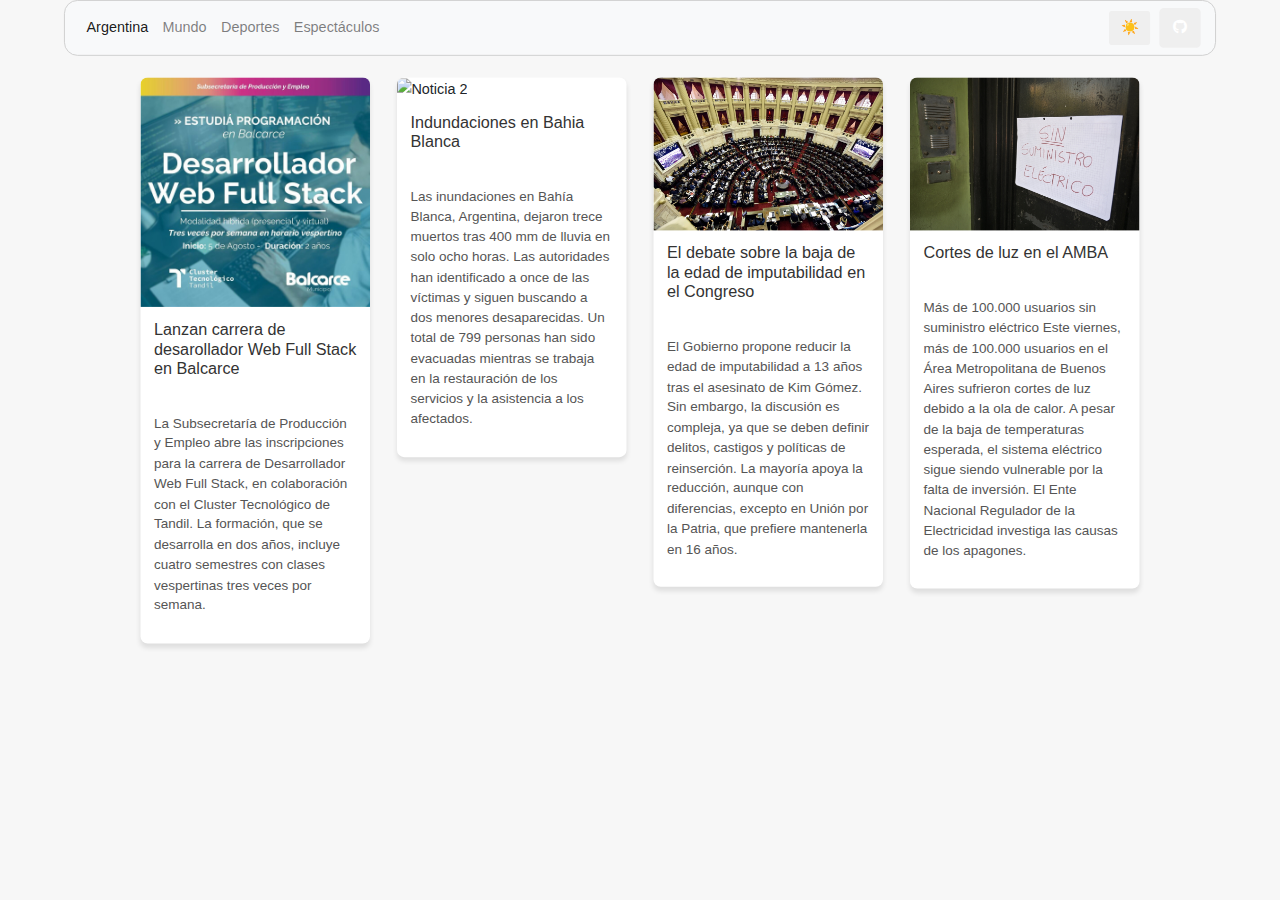
==== index.html @ 1a6e589f "Primer commit" ====
<!DOCTYPE html>
<html lang="en">

<head>
    <meta charset="UTF-8">
    <meta name="viewport" content="width=device-width, initial-scale=1.0">
    <title>Noticias</title>
    <link rel="stylesheet" href="https://cdn.jsdelivr.net/npm/bootstrap@4.0.0/dist/css/bootstrap.min.css"
        integrity="sha384-Gn5384xqQ1aoWXA+058RXPxPg6fy4IWvTNh0E263XmFcJlSAwiGgFAW/dAiS6JXm" crossorigin="anonymous">
    <meta name="description" content="Noticias de Argentina">
    <link rel="icon" href="./logo.webp" type="image/x-icon">
    <link rel="stylesheet" href="style.css">
    <link rel="stylesheet" href="style-dark.css">
    <link rel="stylesheet" href="https://cdnjs.cloudflare.com/ajax/libs/font-awesome/6.0.0/css/all.min.css">
</head>

<body>
    <nav class="navbar navbar-expand-lg navbar-light bg-light">
        <button class="navbar-toggler" type="button" data-toggle="collapse" data-target="#navbarSupportedContent"
            aria-controls="navbarSupportedContent" aria-expanded="false" aria-label="Toggle navigation">
            <span class="navbar-toggler-icon"></span>
        </button>
        <div class="collapse navbar-collapse" id="navbarSupportedContent">
            <ul class="navbar-nav mr-auto">
                <li class="nav-item active">
                    <a class="nav-link" href="./index.html">Argentina <span class="sr-only">(current)</span></a>
                </li>
                <li class="nav-item">
                    <a class="nav-link" href="./index2.html">Mundo</a>
                </li>
                <li class="nav-item">
                    <a class="nav-link" href="./index3.html">Deportes</a>
                </li>
                <li class="nav-item">
                    <a class="nav-link" href="./index4.html">Espectáculos</a>
                </li>

            </ul>
            <button class="btn my-2 my-sm-0" id="toggleButton" type="submit">☀️</button>
            <button class="btn my-2 my-sm-0" id="togglerer" type="button"
                style="color: white; border: none; padding: 10px 15px; border-radius: 5px; margin-left: 10px;"
                onclick="window.open('https://github.com/tizianoluziramos', '_blank');">
                <i class="fab fa-github"></i>
            </button>
        </div>
    </nav>
    <div class="container mt-4">
        <div class="row">
            <!-- Noticia 1 -->
            <div class="col-md-3 col-sm-6 col-12">
                <div class="news-item"
                    onclick="window.location.href = 'https://balcarce.gob.ar/2024/07/24/nueva-carrera-en-programacion-desarrollador-web-full-stack/'">
                    <img src="./NUEVA-CARRERA-EN-PROGRAMACION-DESARROLLADOR-WEB-FULL-STACK-1024x1024 (1).jpg"
                        alt="Noticia 1">
                    <h5>Lanzan carrera de desarollador Web Full Stack en Balcarce</h5>
                    <p class="copete">La Subsecretaría de Producción y Empleo abre las inscripciones para la carrera de
                        Desarrollador Web Full Stack, en colaboración con el Cluster Tecnológico de Tandil. La
                        formación, que se desarrolla en dos años, incluye cuatro semestres con clases vespertinas tres
                        veces por semana.</p>
                </div>
            </div>

            <!-- Noticia 2 -->
            <div class="col-md-3 col-sm-6 col-12">
                <div class="news-item"
                    onclick="window.location.href = 'https://efe.com/mundo/2025-03-09/bahia-blanca-muertos-inundacion/'">
                    <img src="https://i0.wp.com/efe.com/wp-content/uploads/2025/03/AME7492-FOTODELDIA-ARGENTINA-INUNDACIONES.jpg?fit=900%2C600&ssl=1"
                        alt="Noticia 2">
                    <h5>Indundaciones en Bahia Blanca</h5>
                    <p class="copete">Las inundaciones en Bahía Blanca, Argentina, dejaron trece muertos tras 400 mm de
                        lluvia en solo ocho horas. Las autoridades han identificado a once de las víctimas y siguen
                        buscando a dos menores desaparecidas. Un total de 799 personas han sido evacuadas mientras se
                        trabaja en la restauración de los servicios y la asistencia a los afectados.</p>
                </div>
            </div>

            <!-- Noticia 3 -->
            <div class="col-md-3 col-sm-6 col-12">
                <div class="news-item"
                    onclick="window.location.href = 'https://www.lanacion.com.ar/politica/diputados-acelera-el-debate-sobre-la-baja-de-la-edad-de-imputabilidad-que-reclamo-milei-en-el-nid04032025/'">
                    <img src="./camara-de-SPPR4JKGZBEHFP7HYT5RU4UOII.jpg" alt="Noticia 3">
                    <h5>El debate sobre la baja de la edad de imputabilidad en el
                        Congreso</h5>
                    <p class="copete">El Gobierno propone reducir la edad de imputabilidad a 13 años
                        tras el asesinato de Kim Gómez. Sin embargo, la discusión es compleja, ya que se deben definir
                        delitos, castigos y políticas de reinserción. La mayoría apoya la reducción, aunque con
                        diferencias, excepto en Unión por la Patria, que prefiere mantenerla en 16 años.</p>
                </div>
            </div>

            <!-- Noticia 4 -->
            <div class="col-md-3 col-sm-6 col-12"
                onclick="window.location.href = 'https://www.infobae.com/economia/2025/03/07/en-medio-de-la-ola-de-calor-siguen-los-cortes-este-viernes-se-registro-un-nuevo-pico-de-100000-usuarios-sin-luz-en-el-amba/'">
                <div class="news-item">
                    <img src="./HNGH6P7M6NG4ZASXCPK66TZV7E.jpg" alt="Noticia 4">
                    <h5>Cortes de luz en el AMBA</h5>
                    <p class="copete">Más de 100.000 usuarios sin suministro eléctrico
                        Este viernes, más de 100.000 usuarios en el Área Metropolitana de Buenos Aires sufrieron cortes
                        de luz debido a la ola de calor. A pesar de la baja de temperaturas esperada, el sistema
                        eléctrico sigue siendo vulnerable por la falta de inversión. El Ente Nacional Regulador de la
                        Electricidad investiga las causas de los apagones.</p>
                </div>
            </div>
        </div>
    </div>
    <script src="https://code.jquery.com/jquery-3.2.1.slim.min.js"
        integrity="sha384-KJ3o2DKtIkvYIK3UENzmM7KCkRr/rE9/Qpg6aAZGJwFDMVNA/GpGFF93hXpG5KkN"
        crossorigin="anonymous"></script>
    <script src="https://cdn.jsdelivr.net/npm/popper.js@1.12.9/dist/umd/popper.min.js"
        integrity="sha384-ApNbgh9B+Y1QKtv3Rn7W3mgPxhU9K/ScQsAP7hUibX39j7fakFPskvXusvfa0b4Q"
        crossorigin="anonymous"></script>
    <script src="https://cdn.jsdelivr.net/npm/bootstrap@4.0.0/dist/js/bootstrap.min.js"
        integrity="sha384-JZR6Spejh4U02d8jOt6vLEHfe/JQGiRRSQQxSfFWpi1MquVdAyjUar5+76PVCmYl"
        crossorigin="anonymous"></script>
    <script src="./index.js"></script>
</body>

</html>
---- style.css ----
body {
  background-color: #f7f7f7;
  background-size: cover;
  background-position: center center;
  background-repeat: no-repeat;
  height: 100vh;
  margin: 0;
}

.navbar {
  border-radius: 15px;
  border: 1px solid #ccc;
}

.news-item:hover {
  background-color: #f5f5f5;
  color: #fff;
}

.nav-link:hover {
  color: #fff;
}

html {
  transform: scale(0.9);
  transform-origin: top center;
}

.news-item {
  background-color: #fff;
  border-radius: 8px;
  overflow: hidden;
  box-shadow: 0 4px 6px rgba(0, 0, 0, 0.1);
  margin-bottom: 30px;
  cursor: pointer;
}

.news-item img {
  width: 100%;
  height: auto;
  object-fit: cover;
}

.news-item .copete {
  padding: 15px;
  font-size: 15px;
  color: #555;
}

.news-item h5 {
  padding: 15px;
  font-size: 18px;
  color: #333;
}
---- style-dark.css ----
body.dark {
    background-color: #121212;
}

.dropdown-item:hover {
    background-color: #333 !important;
}

.navbar.dark {
    border-radius: 15px;
    border: 1px solid #444 !important;
}

.news-item.dark:hover {
    background-color: #333;
    color: #333;
}

.nav-link.dark:hover {
    color: #333;
}

html.dark {
    transform: scale(0.9);
    transform-origin: top center;
}

.news-item.dark {
    background-color: #222;
    border-radius: 8px;
    overflow: hidden;
    box-shadow: 0 4px 6px rgba(255, 255, 255, 0.1);
    margin-bottom: 30px;
    cursor: pointer;
}

.news-item.dark img {
    width: 100%;
    height: auto;
    object-fit: cover;
}

.news-item.dark .copete {
    padding: 15px;
    font-size: 15px;
    color: #bbb;
}

.news-item.dark h5 {
    padding: 15px;
    font-size: 18px;
    color: #fff;
}
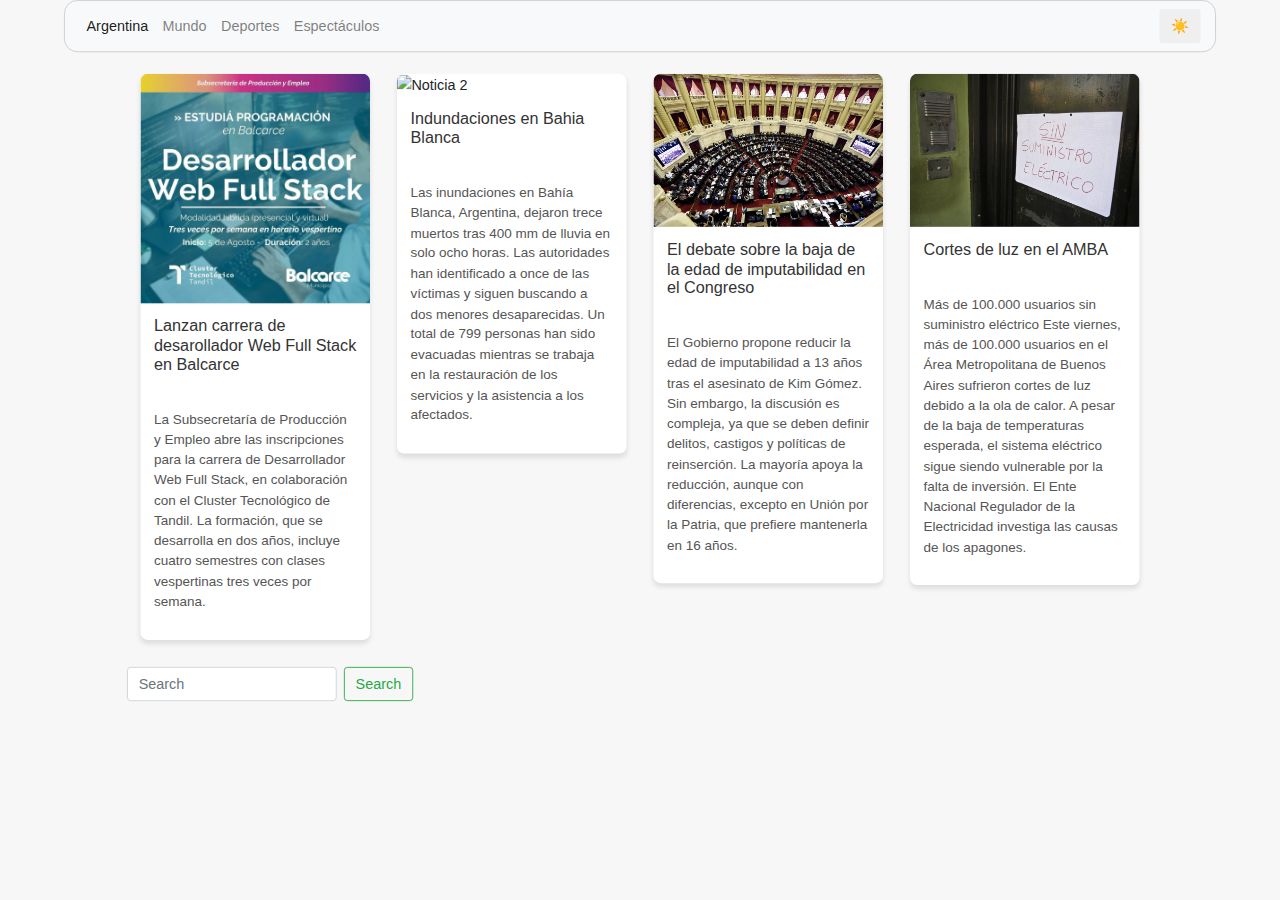
==== commit 801f51a5: "Final" ====
--- a/index.html
+++ b/index.html
@@ -37,11 +37,6 @@
 
             </ul>
             <button class="btn my-2 my-sm-0" id="toggleButton" type="submit">☀️</button>
-            <button class="btn my-2 my-sm-0" id="togglerer" type="button"
-                style="color: white; border: none; padding: 10px 15px; border-radius: 5px; margin-left: 10px;"
-                onclick="window.open('https://github.com/tizianoluziramos', '_blank');">
-                <i class="fab fa-github"></i>
-            </button>
         </div>
     </nav>
     <div class="container mt-4">
@@ -101,6 +96,10 @@
                         Electricidad investiga las causas de los apagones.</p>
                 </div>
             </div>
+            <form class="form-inline my-2 my-lg-0">
+                <input class="form-control mr-sm-2" type="search" placeholder="Search" aria-label="Search">
+                <button class="btn btn-outline-success my-2 my-sm-0" type="submit">Search</button>
+            </form>
         </div>
     </div>
     <script src="https://code.jquery.com/jquery-3.2.1.slim.min.js"
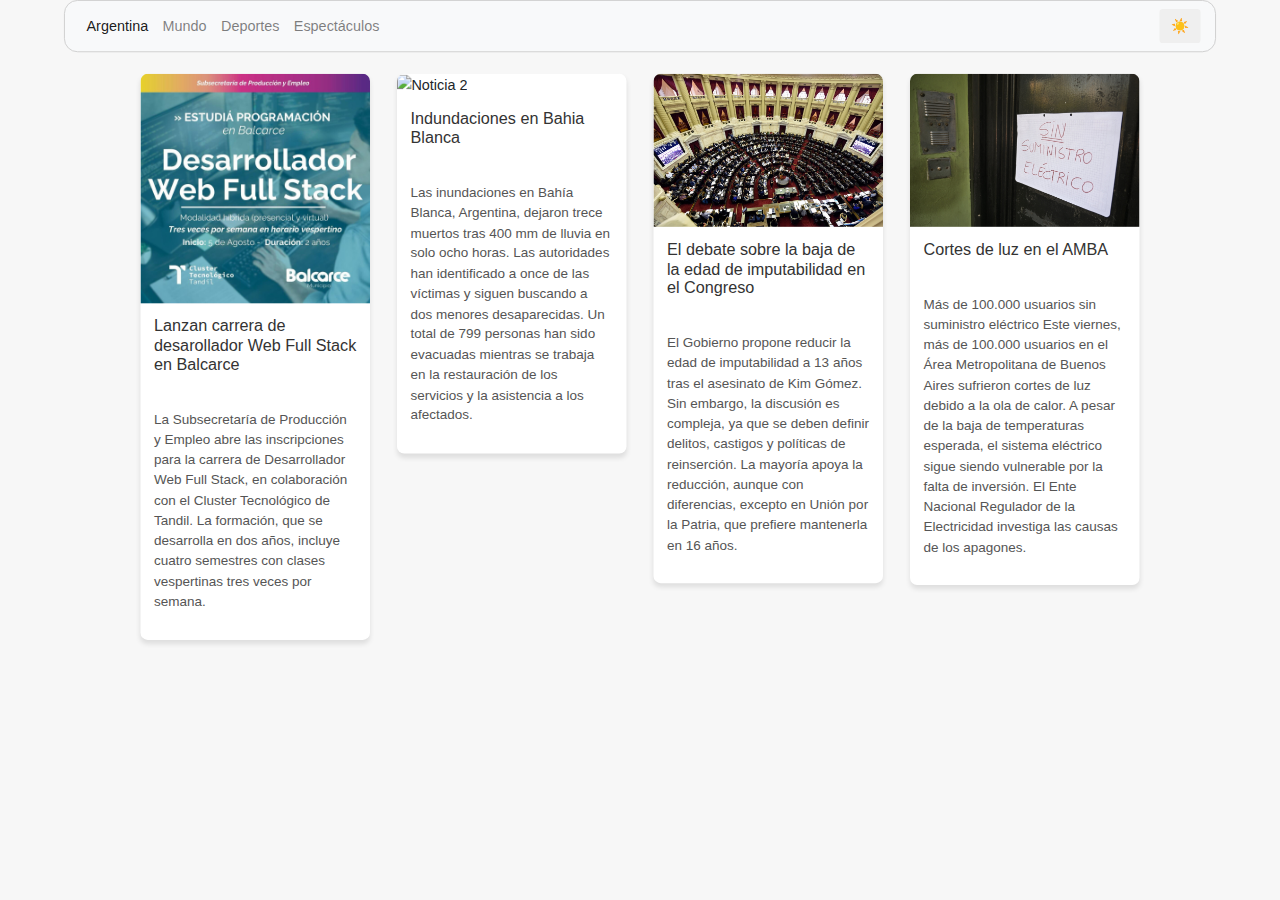
==== commit 0da344ad: "Hi" ====
--- a/index.html
+++ b/index.html
@@ -96,10 +96,6 @@
                         Electricidad investiga las causas de los apagones.</p>
                 </div>
             </div>
-            <form class="form-inline my-2 my-lg-0">
-                <input class="form-control mr-sm-2" type="search" placeholder="Search" aria-label="Search">
-                <button class="btn btn-outline-success my-2 my-sm-0" type="submit">Search</button>
-            </form>
         </div>
     </div>
     <script src="https://code.jquery.com/jquery-3.2.1.slim.min.js"
